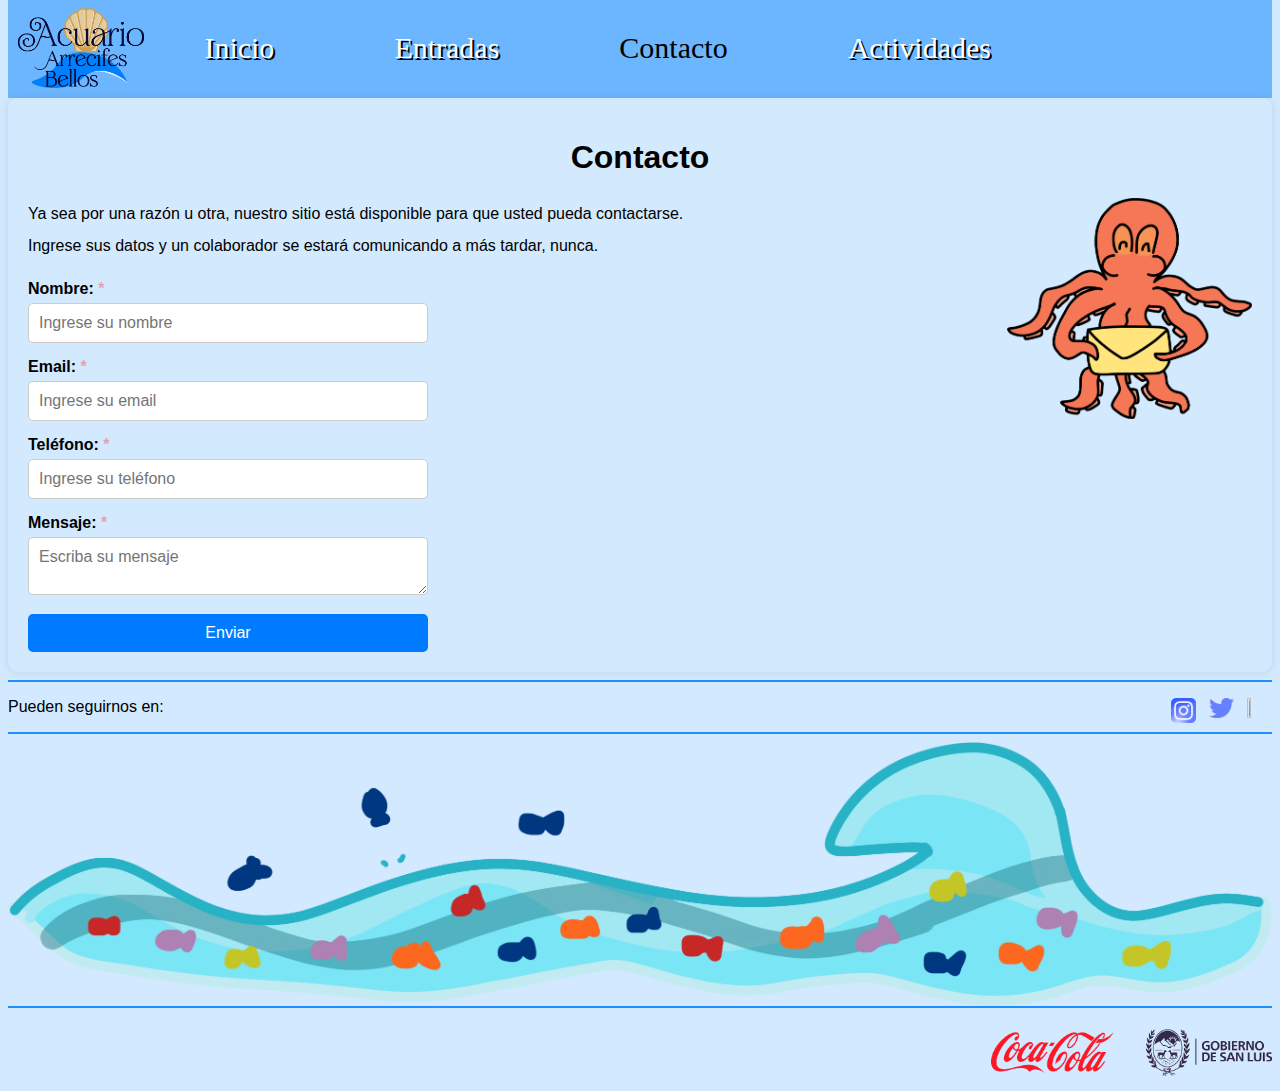
==== paginas/contacto.html @ d2c2e342 "." ====
<!DOCTYPE html>
<html lang="en">

<head>
  <meta charset="UTF-8">
  <meta name="viewport" content="width=device-width, initial-scale=1.0">
  <link rel="stylesheet" type="text/css" href="../estilos/global.css">
  <link rel="icon" href="../imagenes/svg/logo.svg" />
  <link rel="stylesheet" href="../estilos/contacto.css" />
  <title>Contacto</title>
</head>

<body onload="header(), footer()">
  <header id="ContactoH"></header>
  <div id="caja-formulario">
    <h1 id="h1-contacto">Contacto</h1>

    <img src="../imagenes\ilustraciones\Pulpo.png" alt="">
    <div id="text">Ya sea por una razón u otra, nuestro sitio está disponible para que usted pueda contactarse.
      <br>Ingrese sus datos y un colaborador se estará comunicando a más tardar, nunca.
    </div>
    <br>
    <form id="formulario-contacto" method="post" action="#" onsubmit="">
      <div class="cajasInputs">
        <label for="nombre">Nombre: <span id="obligatory">*</span></label>
        <input type="text" id="nombre" placeholder="Ingrese su nombre" onkeydown=keypressempty1()
          onkeyup=keypressempty1() />
      </div>

      <div class="cajasInputs">
        <label for="email">Email: <span id="obligatory">*</span></label>
        <input type="text" id="email" placeholder="Ingrese su email" onkeydown=keypressemail()
          onkeyup=keypressemail() />
      </div>

      <div class="cajasInputs">
        <label for="telefono">Teléfono: <span id="obligatory">*</span></label>
        <input type="text" id="telefono" placeholder="Ingrese su teléfono" onkeydown=keypresstel()
          onkeyup=keypresstel() />
      </div>

      <div class="cajasInputs">
        <label for="mensaje">Mensaje: <span id="obligatory">*</span></label>
        <textarea id="mensaje" placeholder="Escriba su mensaje" onkeydown=keypressempty2()
          onkeyup=keypressempty2()></textarea>
      </div>

      <input type="submit" name="botonEnviar" id="botonFormulario" value="Enviar" />
    </form>
  </div>
  <script src="../funciones/contacto.js"></script>

  <!--- footer -->
  <footer id="ContactoF"></footer>
</body>

<script src="../funciones/headfoot.js"></script>

</html>
---- estilos/global.css ----
body {
    font-family: "Montserrat", sans-serif;
    font-optical-sizing: auto;
    font-weight: 500;
    font-style: normal;
    background-color: #d2e9ff;
}

img#sfoot {
    max-width: min-content;
    width: 100%;
    height: 100%;
}

hr#hfoot {
    clear: both;
    color: #1e8fff;
    border-style: solid;
    height: 0.001px;
}

div.topnav {
    background-image: url(imagenes/ilustraciones/Cabeza.png);
    background-size: 100%;
    background-color:#6cb6ff;
    overflow: hidden;
    display: flex;
    align-items: center;
    margin-top: -10px;
}

div.topnav a {
    color: white;
    text-align: center;
    vertical-align: middle;
    font-family: Mermaid;
    font-size: 30px;
    text-shadow: 2px 2px black;
    margin-left: 60px;
    margin-right: 60px;
    text-decoration: none;
}

div.topnav a:hover {
    transition: 0.3s ease-in-out;
    color: #2466a8;
    background-image: url(imagenes/ilustraciones/pezcabeza.png);
    background-repeat: no-repeat;
    background-size: 100%;
    text-shadow: none;
}

div.topnav a.active {
    -webkit-user-select: none;  
    -moz-user-select: none;    
    -ms-user-select: none;      
    user-select: none;
    color: black;
    text-shadow: none;
    background-image: none;
}

div.topnav img {
  width: 10%;
  height: 10%;
  margin-left: 10px;
  margin-top: 10px;
  margin-bottom: 10px;
}

footer {
    clear: both;
}

div.social {
    text-align: left;
}

div.social img.social {
    max-height: 10%;
    height: 2%;
    width: 2%;
    padding-left: 1%;
}

img.logo {
    padding-top: 1%;
    padding-bottom: 1%;
    padding-left: 30px;
    width: 10%;
}
---- estilos/contacto.css ----
/* body {
  margin: 0;
  padding: 0;
  display: flex;
  justify-content: center;
  align-items: center;
  height: 100vh;
} */

#caja-formulario {
  background-color: #d3e9fe;
  border-radius: 10px;
  padding: 20px;
  box-shadow: 0 0 10px rgba(0, 0, 0, 0.1);
  text-align: left;
}

#h1-contacto {
  text-align: center;
}

form {
  max-width: 400px;
}

.cajasInputs {
  margin-bottom: 15px;
}

label {
  display: block;
  margin-bottom: 5px;
  font-weight: bold;
}

input, textarea {
  width: 100%;
  padding: 10px;
  border: 1px solid #ccc;
  border-radius: 5px;
  box-sizing: border-box;
  font-size: 16px;
  font-family: Verdana, Geneva, Tahoma, sans-serif;
}

#botonFormulario {
  width: 100%;
  padding: 10px;
  border: none;
  border-radius: 5px;
  background-color: #007bff;
  color: #fff;
  font-size: 16px;
  cursor: pointer;
}

img {
width: 20%;
height: auto;
float: right;
}

div#text{
  height: auto;
  line-height: 2;
}

span#obligatory {
  font-style: normal;
  color: red;
  font-family:Verdana, Geneva, Tahoma, sans-serif;
  opacity: 30%;
}
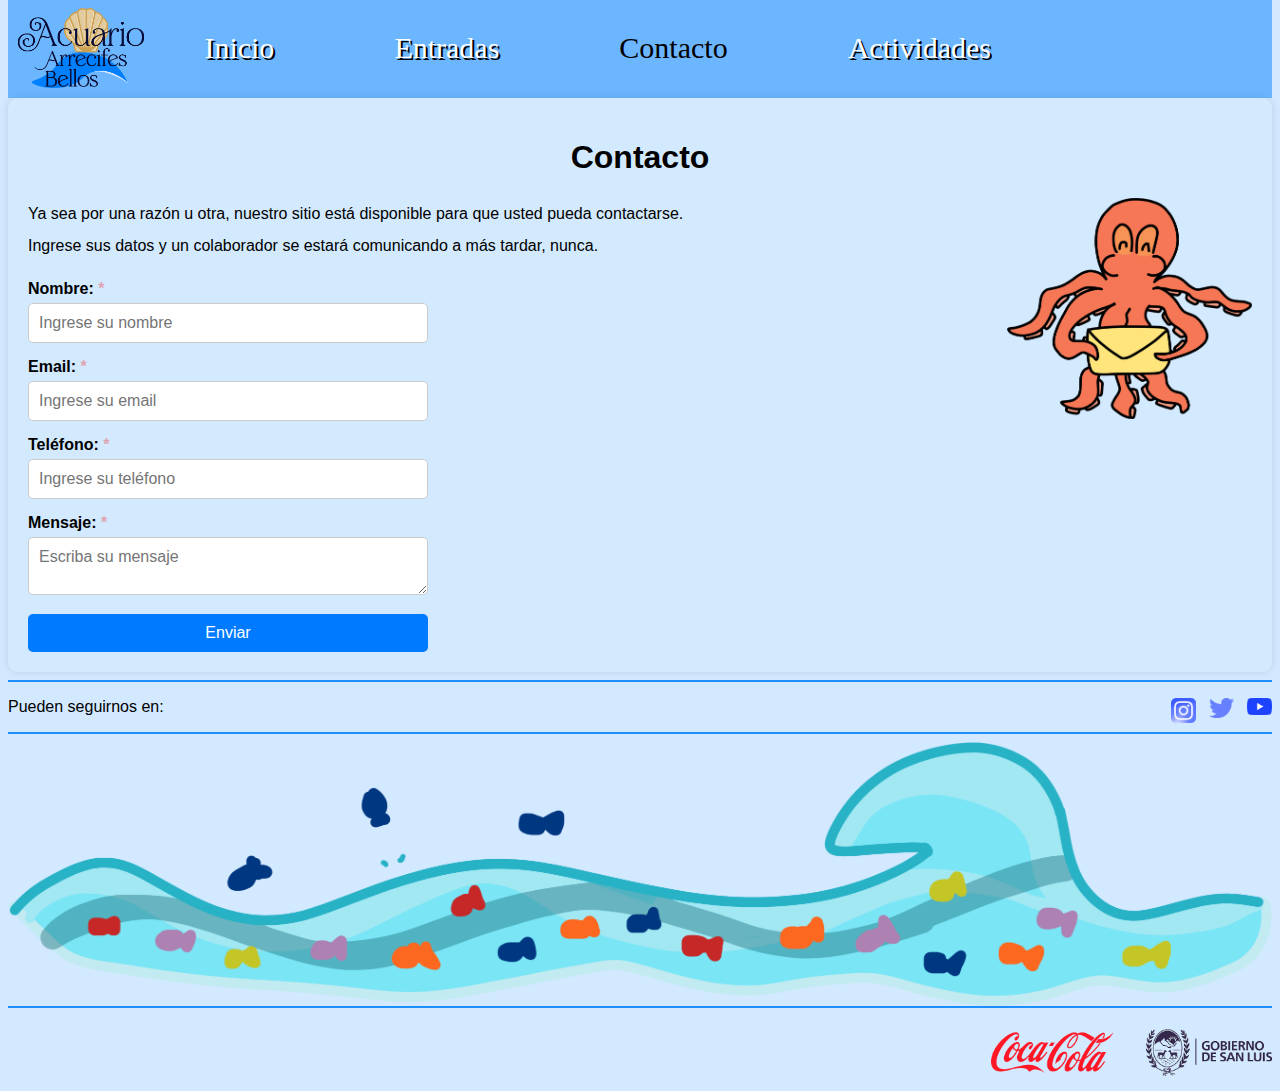
==== commit 4a994014: "a" ====
--- a/paginas/contacto.html
+++ b/paginas/contacto.html
@@ -23,28 +23,24 @@
     <form id="formulario-contacto" method="post" action="#" onsubmit="">
       <div class="cajasInputs">
         <label for="nombre">Nombre: <span id="obligatory">*</span></label>
-        <input type="text" id="nombre" placeholder="Ingrese su nombre" onkeydown=keypressempty1()
-          onkeyup=keypressempty1() />
+        <input type="text" id="nombre" placeholder="Ingrese su nombre" />
       </div>
-
+    
       <div class="cajasInputs">
         <label for="email">Email: <span id="obligatory">*</span></label>
-        <input type="text" id="email" placeholder="Ingrese su email" onkeydown=keypressemail()
-          onkeyup=keypressemail() />
+        <input type="text" id="email" placeholder="Ingrese su email" />
       </div>
-
+    
       <div class="cajasInputs">
         <label for="telefono">Teléfono: <span id="obligatory">*</span></label>
-        <input type="text" id="telefono" placeholder="Ingrese su teléfono" onkeydown=keypresstel()
-          onkeyup=keypresstel() />
+        <input type="text" id="telefono" placeholder="Ingrese su teléfono" />
       </div>
-
+    
       <div class="cajasInputs">
         <label for="mensaje">Mensaje: <span id="obligatory">*</span></label>
-        <textarea id="mensaje" placeholder="Escriba su mensaje" onkeydown=keypressempty2()
-          onkeyup=keypressempty2()></textarea>
+        <textarea id="mensaje" placeholder="Escriba su mensaje"></textarea>
       </div>
-
+    
       <input type="submit" name="botonEnviar" id="botonFormulario" value="Enviar" />
     </form>
   </div>
